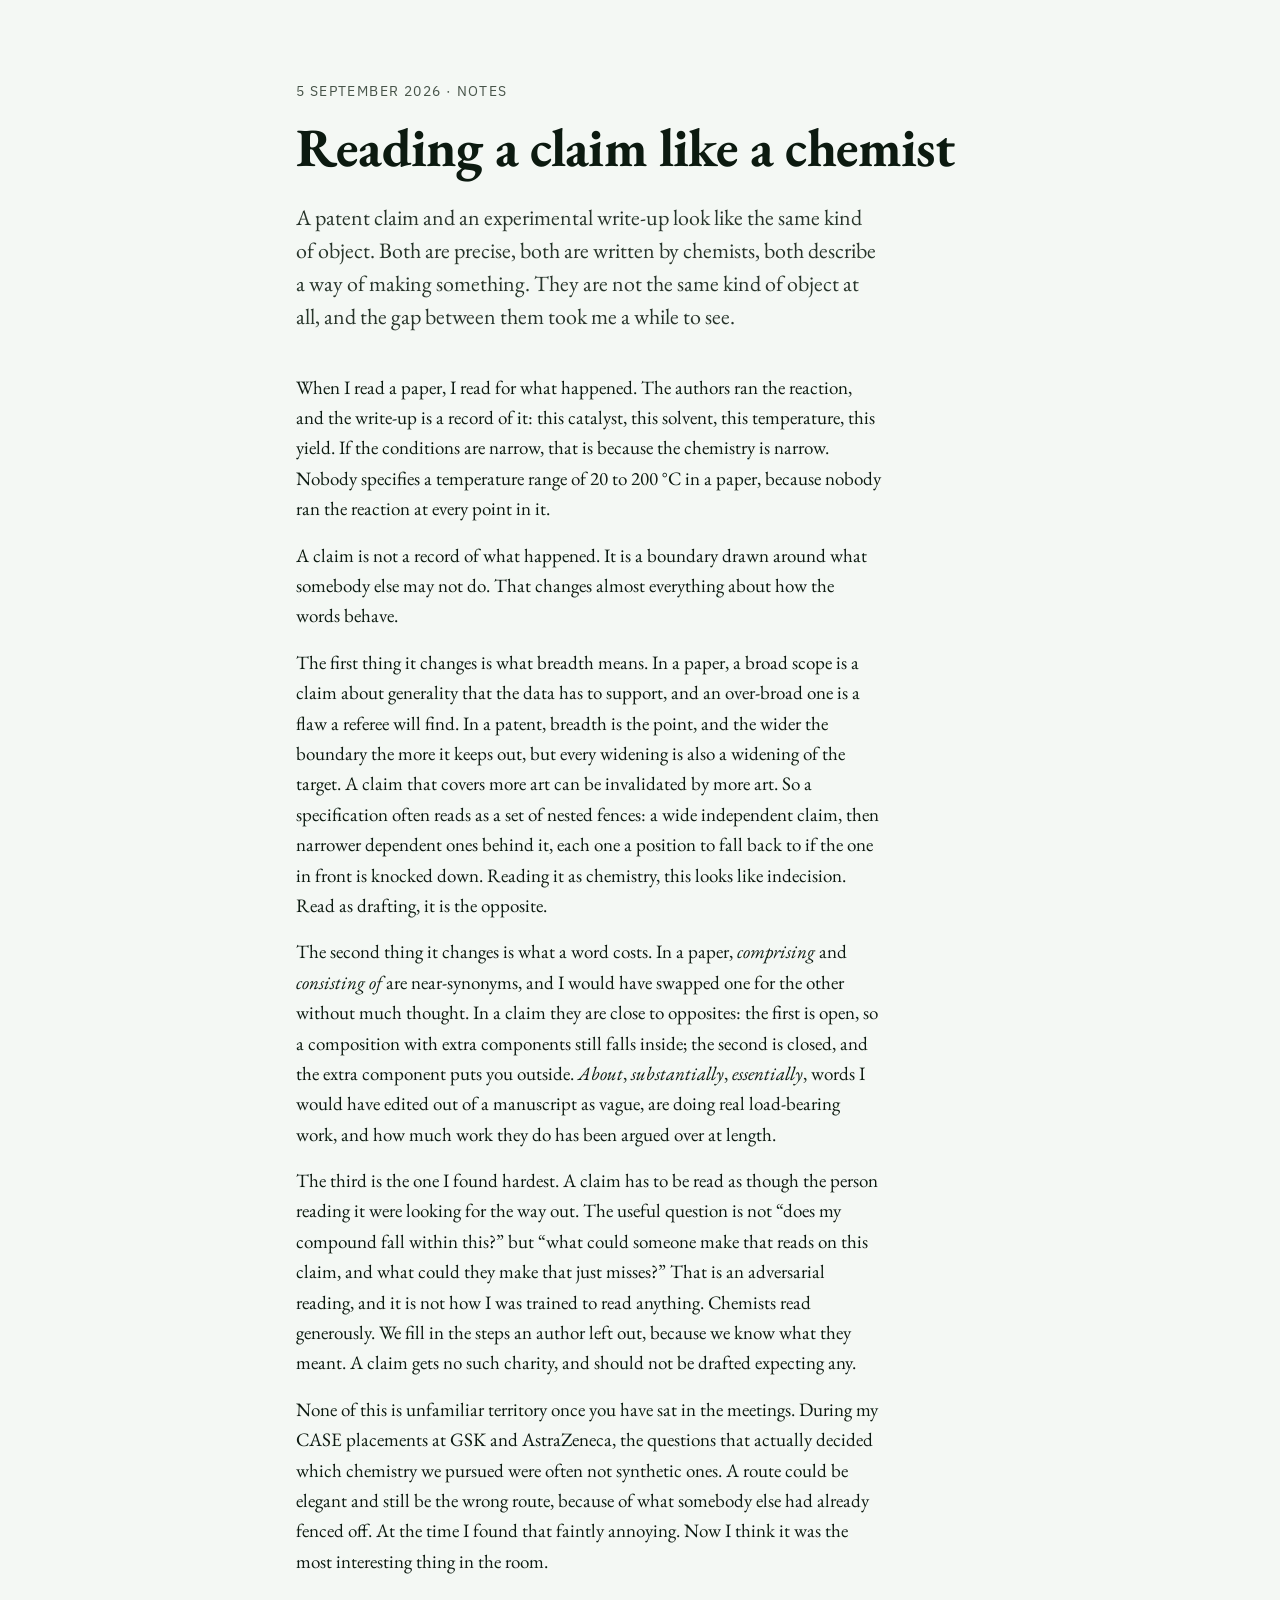
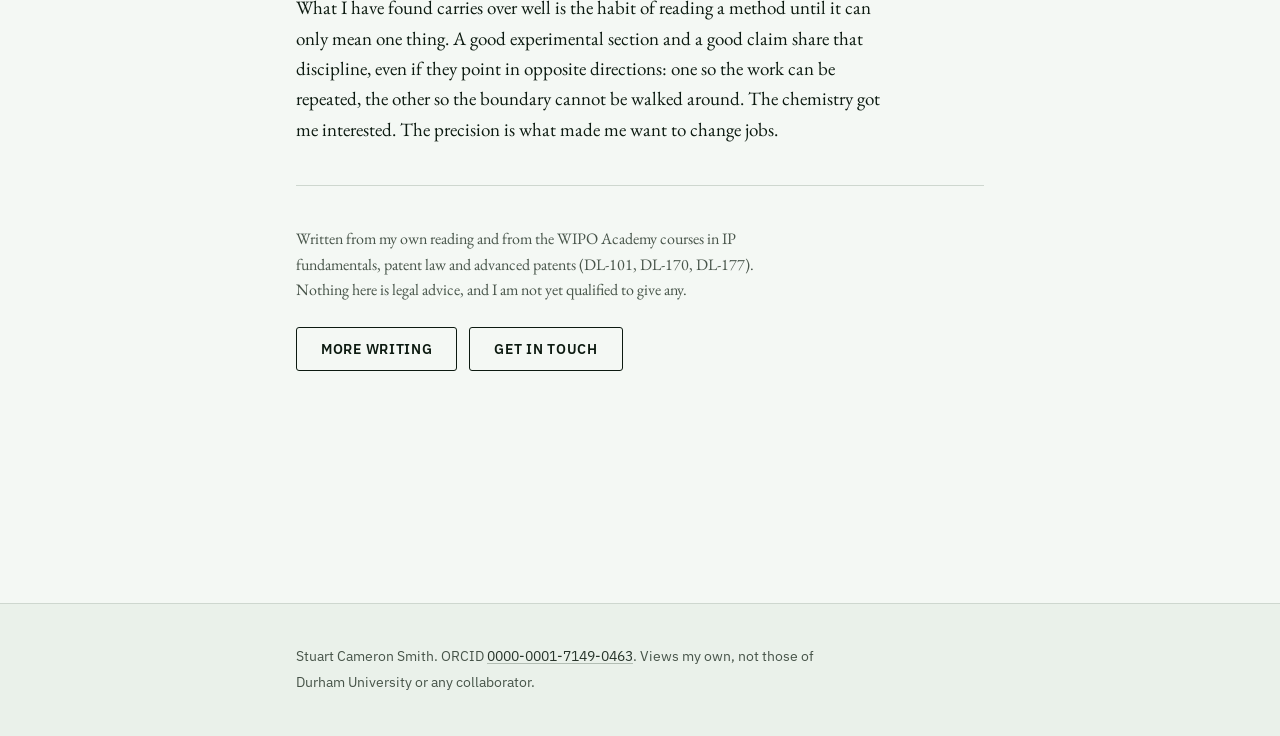
==== posts/2026-09-05-reading-a-claim-like-a-chemist.html @ 6db4cb45 "Rebuild site Rebuilt as a document rather than a landing page: publications with DOIs and licensed f" ====
<!DOCTYPE html>
<html lang="en-GB">
<head>
<meta charset="utf-8">
<meta name="viewport" content="width=device-width, initial-scale=1, viewport-fit=cover">
<title>Reading a claim like a chemist · Stuart Cameron Smith</title>
<meta name="description" content="A patent claim and a synthesis write-up look alike and are not alike at all. What changed when I stopped reading claims as chemistry.">
<link rel="preconnect" href="https://fonts.googleapis.com">
<link rel="preconnect" href="https://fonts.gstatic.com" crossorigin>
<link rel="stylesheet" href="https://fonts.googleapis.com/css2?family=EB+Garamond:ital,wght@0,400;0,500;0,600;0,700;1,400;1,600&family=IBM+Plex+Sans:wght@400;500;600&display=swap">
<link rel="stylesheet" href="../site.css">
</head>
<body>

<a class="skip" href="#post">Skip to content</a>

<div class="topbar">
  <a class="topbar__mark" href="../index.html">Stuart&nbsp;C.&nbsp;Smith</a>
  <a class="topbar__link" href="../index.html#writing">All writing</a>
</div>

<main class="doc" style="padding-inline-start: max(var(--space-lg), env(safe-area-inset-left))">
  <article class="sec sec--open" id="post">
    <p class="open__creds">5 September 2026 · Notes</p>
    <h1 style="margin-block-start: var(--space-md)">Reading a claim like a chemist</h1>

    <div class="prose open__lede">
      <p class="lede">A patent claim and an experimental write-up look like the same kind of object. Both are precise, both are written by chemists, both describe a way of making something. They are not the same kind of object at all, and the gap between them took me a while to see.</p>
    </div>

    <div class="prose open__body">
      <p>When I read a paper, I read for what happened. The authors ran the reaction, and the write-up is a record of it: this catalyst, this solvent, this temperature, this yield. If the conditions are narrow, that is because the chemistry is narrow. Nobody specifies a temperature range of 20 to 200 °C in a paper, because nobody ran the reaction at every point in it.</p>

      <p>A claim is not a record of what happened. It is a boundary drawn around what somebody else may not do. That changes almost everything about how the words behave.</p>

      <p>The first thing it changes is what breadth means. In a paper, a broad scope is a claim about generality that the data has to support, and an over-broad one is a flaw a referee will find. In a patent, breadth is the point, and the wider the boundary the more it keeps out, but every widening is also a widening of the target. A claim that covers more art can be invalidated by more art. So a specification often reads as a set of nested fences: a wide independent claim, then narrower dependent ones behind it, each one a position to fall back to if the one in front is knocked down. Reading it as chemistry, this looks like indecision. Read as drafting, it is the opposite.</p>

      <p>The second thing it changes is what a word costs. In a paper, <em>comprising</em> and <em>consisting of</em> are near-synonyms, and I would have swapped one for the other without much thought. In a claim they are close to opposites: the first is open, so a composition with extra components still falls inside; the second is closed, and the extra component puts you outside. <em>About</em>, <em>substantially</em>, <em>essentially</em>, words I would have edited out of a manuscript as vague, are doing real load-bearing work, and how much work they do has been argued over at length.</p>

      <p>The third is the one I found hardest. A claim has to be read as though the person reading it were looking for the way out. The useful question is not <q>does my compound fall within this?</q> but <q>what could someone make that reads on this claim, and what could they make that just misses?</q> That is an adversarial reading, and it is not how I was trained to read anything. Chemists read generously. We fill in the steps an author left out, because we know what they meant. A claim gets no such charity, and should not be drafted expecting any.</p>

      <p>None of this is unfamiliar territory once you have sat in the meetings. During my CASE placements at GSK and AstraZeneca, the questions that actually decided which chemistry we pursued were often not synthetic ones. A route could be elegant and still be the wrong route, because of what somebody else had already fenced off. At the time I found that faintly annoying. Now I think it was the most interesting thing in the room.</p>

      <p>What I have found carries over well is the habit of reading a method until it can only mean one thing. A good experimental section and a good claim share that discipline, even if they point in opposite directions: one so the work can be repeated, the other so the boundary cannot be walked around. The chemistry got me interested. The precision is what made me want to change jobs.</p>
    </div>

    <hr class="hr">

    <div class="prose">
      <p class="sec__note">Written from my own reading and from the WIPO Academy courses in IP fundamentals, patent law and advanced patents (DL-101, DL-170, DL-177). Nothing here is legal advice, and I am not yet qualified to give any.</p>
    </div>

    <div class="actions">
      <a class="btn" href="../index.html#writing">More writing</a>
      <a class="btn" href="../index.html#contact">Get in touch</a>
    </div>
  </article>
</main>

<footer class="colophon">
  <div class="colophon__inner" style="padding-inline-start: max(var(--space-lg), env(safe-area-inset-left))">
    <p>Stuart Cameron Smith. ORCID <a href="https://orcid.org/0000-0001-7149-0463" rel="noopener">0000-0001-7149-0463</a>. Views my own, not those of Durham University or any collaborator.</p>
  </div>
</footer>

</body>
</html>
---- site.css ----
/* Site styles. Imports the design tokens. */
@import url("tokens.css");

/* ====================================================================
   Reset and root
   ==================================================================== */

*, *::before, *::after { box-sizing: border-box; margin: 0; padding: 0; }

html {
  overflow-x: clip;
  scroll-behavior: smooth;
  scroll-padding-block-start: var(--space-xl);
  -webkit-text-size-adjust: 100%;
}

body {
  overflow-x: clip;
  background: var(--color-paper);
  color: var(--color-ink);
  font-family: var(--font-body);
  font-size: var(--text-base);
  font-weight: 400;
  line-height: 1.6;
  font-optical-sizing: auto;
  text-rendering: optimizeLegibility;
  -webkit-font-smoothing: antialiased;
  padding-inline-end: env(safe-area-inset-right);
}

@media (prefers-reduced-motion: reduce) {
  html { scroll-behavior: auto; }
  *, *::before, *::after {
    animation-duration: 150ms !important;
    animation-iteration-count: 1 !important;
    transition-duration: 150ms !important;
  }
  /* Functional motion keeps running, just slower. */
  .btn__spinner {
    animation-duration: 1400ms !important;
    animation-iteration-count: infinite !important;
  }
}

::selection { background: var(--color-accent); color: var(--color-accent-ink); }

:focus { outline: none; }
:focus-visible {
  outline: var(--rule-thick) solid var(--color-focus);
  outline-offset: 2px;
  border-radius: var(--radius-sm);
}

/* Small caps labels, set in the grotesque so they read as furniture
   rather than as another voice. */
.label {
  font-family: var(--font-ui);
  font-size: var(--text-xs);
  font-weight: 600;
  letter-spacing: 0.06em;
  text-transform: uppercase;
  line-height: 1.4;
}

/* Dates, citations and identifiers. */
.data {
  font-family: var(--font-ui);
  font-variant-numeric: tabular-nums;
}

.skip {
  position: absolute;
  inset-inline-start: var(--space-md);
  inset-block-start: -4rem;
  z-index: var(--z-toast);
  background: var(--color-ink);
  color: var(--color-paper);
  font-family: var(--font-ui);
  font-size: var(--text-xs);
  font-weight: 600;
  letter-spacing: 0.05em;
  text-transform: uppercase;
  text-decoration: none;
  padding: var(--space-sm) var(--space-md);
  white-space: nowrap;
}
.skip:focus-visible { inset-block-start: var(--space-md); }

/* ====================================================================
   Headings: roman only. No italic display anywhere.
   ==================================================================== */

h1, h2, h3, h4 {
  font-family: var(--font-display);
  font-style: normal;
  font-weight: 700;
  line-height: 1.16;
  letter-spacing: -0.005em;
  overflow-wrap: anywhere;
  min-width: 0;
  text-wrap: balance;
}

h1 { font-size: var(--text-display); letter-spacing: -0.015em; line-height: 1.08; }
h2 { font-size: var(--text-xl); }
h3 { font-size: var(--text-md); line-height: 1.3; letter-spacing: 0; }
h4 { font-size: var(--text-base); letter-spacing: 0; }

p { text-wrap: pretty; }
p + p { margin-block-start: var(--space-md); }

em { font-style: italic; }
b, strong { font-weight: 600; }

/* ====================================================================
   Links: accent is a highlighter, not a fill. One hover signal.
   ==================================================================== */

a { color: inherit; }

.lnk {
  color: var(--color-accent);
  text-decoration: underline;
  text-decoration-color: var(--color-rule-2);
  text-decoration-thickness: 1px;
  text-underline-offset: 2px;
  transition: text-decoration-color var(--dur-micro) var(--ease-out);
}
@media (hover: hover) and (pointer: fine) {
  .lnk:hover { text-decoration-color: var(--color-accent); }
}
.lnk:active { color: var(--color-accent-2); }

/* ====================================================================
   Side-rail nav
   ==================================================================== */

.rail {
  position: fixed;
  inset-block: 0;
  inset-inline-start: 0;
  z-index: var(--z-sticky);
  width: var(--rail-w);
  display: none;
  flex-direction: column;
  align-items: center;
  padding-block: var(--space-lg);
  border-inline-end: var(--rule-hair) solid var(--color-rule);
  background: var(--color-paper);
}

.rail__mark {
  writing-mode: vertical-rl;
  transform: rotate(180deg);
  font-family: var(--font-ui);
  font-size: var(--text-2xs);
  font-weight: 500;
  letter-spacing: 0.22em;
  text-transform: uppercase;
  color: var(--color-ink);
  text-decoration: none;
  white-space: nowrap;
}

.rail__list {
  list-style: none;
  display: flex;
  flex-direction: column;
  gap: var(--space-md);
  margin-block: auto;
}

.rail__link {
  position: relative;
  display: grid;
  place-items: center;
  width: var(--space-lg);
  height: var(--space-lg);
  text-decoration: none;
  white-space: nowrap;
}
/* 44px hit target without changing visual size */
.rail__link::before { content: ""; position: absolute; inset: calc(var(--space-xs) * -1); }

.rail__dot {
  width: 6px;
  height: 6px;
  border-radius: 50%;
  background: var(--color-rule-2);
  transition: background-color var(--dur-micro) var(--ease-out);
}
.rail__link[aria-current="true"] .rail__dot { background: var(--color-accent); }

/* Label shows on hover AND focus. Hover waits; focus is instant. */
.rail__label {
  position: absolute;
  inset-inline-start: calc(100% + var(--space-2xs));
  padding: var(--space-3xs) var(--space-xs);
  background: var(--color-ink);
  color: var(--color-paper);
  font-family: var(--font-ui);
  font-size: var(--text-2xs);
  font-weight: 600;
  letter-spacing: 0.04em;
  text-transform: uppercase;
  white-space: nowrap;
  opacity: 0;
  pointer-events: none;
  transition: opacity var(--dur-micro) var(--ease-out);
}
.rail__link:focus-visible .rail__label { opacity: 1; transition-delay: 0ms; }
@media (hover: hover) and (pointer: fine) {
  .rail__link:hover .rail__label { opacity: 1; transition-delay: 800ms; }
}

/* Mobile top bar: the rail's fallback below 60rem */
.topbar {
  position: sticky;
  inset-block-start: 0;
  z-index: var(--z-sticky);
  display: flex;
  align-items: center;
  justify-content: space-between;
  gap: var(--space-md);
  padding: var(--space-sm) var(--space-md);
  padding-inline-start: max(var(--space-md), env(safe-area-inset-left));
  background: var(--color-paper);
  border-block-end: var(--rule-hair) solid var(--color-rule);
}
.topbar__mark {
  font-family: var(--font-ui);
  font-size: var(--text-xs);
  font-weight: 500;
  letter-spacing: 0.16em;
  text-transform: uppercase;
  text-decoration: none;
  line-height: 1;
  white-space: nowrap;
}
.topbar__link {
  color: var(--color-accent);
  text-decoration: none;
  line-height: 1;
  white-space: nowrap;
  padding: var(--space-xs);
  margin: calc(var(--space-xs) * -1);
}

/* ====================================================================
   Document shell
   ==================================================================== */

.doc {
  max-width: 46rem;
  margin-inline: auto;
  padding-inline: max(var(--space-lg), env(safe-area-inset-left));
  padding-block-end: var(--space-3xl);
}

.sec { padding-block-start: var(--space-3xl); }
.sec--open { padding-block-start: var(--space-2xl); padding-block-end: var(--space-xl); }
/* Deliberately uneven rhythm: the record runs tighter, contact gets air */
.sec--record  { padding-block-start: var(--space-2xl); }
.sec--contact { padding-block-start: var(--space-4xl); }

/* Section heads stack vertically in one column. No hanging labels. */
.sec__head { margin-block-end: var(--space-lg); }
.sec__head h2 { max-width: 22ch; }
.sec__note {
  margin-block-start: var(--space-xs);
  font-size: var(--text-sm);
  color: var(--color-muted);
  max-width: 62ch;
}

.prose { max-width: var(--measure); }
.prose p { margin-block-end: 0; }

.lede {
  font-size: var(--text-md);
  line-height: 1.5;
  color: var(--color-ink-2);
  max-width: 56ch;
}

.hr {
  border: 0;
  border-block-start: var(--rule-hair) solid var(--color-rule);
  margin-block: var(--space-xl);
}

/* ====================================================================
   Opening
   ==================================================================== */

.open__head {
  display: flex;
  flex-direction: column-reverse;
  align-items: flex-start;
  gap: var(--space-lg);
}
@media (min-width: 34rem) {
  .open__head { flex-direction: row; align-items: flex-start; justify-content: space-between; gap: var(--space-xl); }
  .open__id { flex: 1 1 auto; min-width: 0; }
}

.portrait {
  flex: 0 0 auto;
  width: 7rem;
  height: auto;
  border-radius: var(--radius-sm);
  border: var(--rule-hair) solid var(--color-rule);
}
@media (min-width: 34rem) { .portrait { width: 9rem; } }

.open__creds {
  margin-block-start: var(--space-md);
  font-family: var(--font-ui);
  font-size: var(--text-xs);
  letter-spacing: 0.1em;
  text-transform: uppercase;
  color: var(--color-muted);
}
.open__lede { margin-block-start: var(--space-lg); }
.open__body { margin-block-start: var(--space-xl); }

.seeking {
  margin-block-start: var(--space-lg);
  padding-inline-start: var(--space-md);
  border-inline-start: var(--rule-thick) solid var(--color-accent);
  max-width: 56ch;
}
.seeking__label {
  display: block;
  color: var(--color-accent);
  margin-block-end: var(--space-2xs);
}

.actions {
  display: flex;
  flex-wrap: wrap;
  align-items: center;
  gap: var(--space-sm);
  margin-block-start: var(--space-lg);
}

/* ====================================================================
   Buttons: all eight states, one hover signal
   ==================================================================== */

.btn {
  display: inline-flex;
  align-items: center;
  justify-content: center;
  gap: var(--space-xs);
  min-height: 2.75rem;
  padding-inline: var(--space-lg);
  border: var(--rule-hair) solid var(--color-ink);
  border-radius: var(--radius-md);
  background: var(--color-paper);
  color: var(--color-ink);
  font-family: var(--font-ui);
  font-size: var(--text-xs);
  font-weight: 600;
  letter-spacing: 0.05em;
  line-height: 1;
  text-transform: uppercase;
  text-decoration: none;
  white-space: nowrap;
  cursor: pointer;
  transition: background-color var(--dur-micro) var(--ease-out),
              border-color var(--dur-micro) var(--ease-out),
              color var(--dur-micro) var(--ease-out);
}

.btn--primary {
  background: var(--color-ink);
  color: var(--color-paper);
  border-color: var(--color-ink);
}

@media (hover: hover) and (pointer: fine) {
  .btn:hover          { background: var(--color-paper-3); }
  .btn--primary:hover { background: var(--color-accent); border-color: var(--color-accent); color: var(--color-accent-ink); }
}
.btn:active          { background: var(--color-rule); }
.btn--primary:active { background: var(--color-accent-2); border-color: var(--color-accent-2); color: var(--color-accent-ink); }

.btn[disabled], .btn[aria-disabled="true"] { opacity: 0.55; cursor: not-allowed; }

.btn[data-state="loading"] { cursor: progress; }
.btn[data-state="loading"] .btn__spinner { display: inline-block; }
.btn[data-state="error"]   { border-color: var(--color-error); background: var(--color-paper); color: var(--color-error); }
.btn[data-state="success"] { border-color: var(--color-success); background: var(--color-success); color: var(--color-accent-ink); }

.btn__spinner {
  display: none;
  width: 0.75em;
  height: 0.75em;
  border: 2px solid currentColor;
  border-block-start-color: transparent;
  border-radius: 50%;
  animation: spin 700ms linear infinite;
}
@keyframes spin { to { transform: rotate(360deg); } }

@media (pointer: coarse) { .btn { min-height: 48px; } }

/* ====================================================================
   Publications
   ==================================================================== */

.pubs { list-style: none; }

.pub {
  padding-block: var(--space-xl);
  border-block-start: var(--rule-hair) solid var(--color-rule);
  max-width: var(--measure);
}
.pub:first-child { border-block-start: 0; padding-block-start: 0; }

/* Figure sits below the citation at full measure, so the chemistry is legible
   and the licence credit sits directly beneath the thing it covers. */
.pub__fig { margin: 0; margin-block-start: var(--space-lg); min-width: 0; }
.pub__fig img {
  display: block;
  width: 100%;
  height: auto;
  border: var(--rule-hair) solid var(--color-rule);
  border-radius: var(--radius-sm);
  background: var(--color-paper);
}
.pub__credit {
  margin-block-start: var(--space-xs);
  font-size: var(--text-xs);
  line-height: 1.55;
  color: var(--color-muted);
}
.pub__credit a {
  color: var(--color-muted);
  text-decoration: underline;
  text-decoration-color: var(--color-rule-2);
  text-underline-offset: 2px;
  white-space: nowrap;
}
@media (hover: hover) and (pointer: fine) {
  .pub__credit a:hover { color: var(--color-accent); text-decoration-color: var(--color-accent); }
}

/* Placeholder for a paper whose figure is not yet cleared for reuse. */
.pub__slot {
  display: grid;
  place-content: center;
  gap: var(--space-2xs);
  aspect-ratio: 16 / 9;
  padding: var(--space-sm);
  border: var(--rule-hair) dashed var(--color-rule-2);
  border-radius: var(--radius-sm);
  background: var(--color-paper-2);
  text-align: center;
}
.pub__slot-title { color: var(--color-muted); }
.pub__slot-path {
  font-family: var(--font-ui);
  font-size: var(--text-2xs);
  color: var(--color-muted);
  overflow-wrap: anywhere;
  line-height: 1.5;
}

.pub__title {
  font-family: var(--font-display);
  font-weight: 600;
  font-size: var(--text-md);
  line-height: 1.28;
  letter-spacing: -0.015em;
  overflow-wrap: anywhere;
}
.pub__authors {
  margin-block-start: var(--space-xs);
  font-size: var(--text-sm);
  color: var(--color-muted);
  line-height: 1.6;
}
.pub__authors .me { color: var(--color-ink); font-weight: 600; }
.pub__cite {
  margin-block-start: var(--space-xs);
  font-size: var(--text-xs);
  color: var(--color-ink-2);
  overflow-wrap: anywhere;
}
.pub__meta {
  margin-block-start: var(--space-sm);
  display: flex;
  flex-wrap: wrap;
  align-items: center;
  gap: var(--space-sm);
}

.tag {
  font-family: var(--font-ui);
  font-size: var(--text-2xs);
  font-weight: 600;
  letter-spacing: 0.04em;
  line-height: 1;
  text-transform: uppercase;
  padding: var(--space-2xs) var(--space-xs);
  border: var(--rule-hair) solid var(--color-rule-2);
  border-radius: var(--radius-sm);
  color: var(--color-muted);
  white-space: nowrap;
}
.tag--oa { color: var(--color-accent); border-color: var(--color-accent); }

.pending {
  margin-block-start: var(--space-xl);
  padding-block-start: var(--space-lg);
  border-block-start: var(--rule-hair) solid var(--color-rule);
  max-width: var(--measure);
  font-size: var(--text-sm);
  color: var(--color-muted);
}

/* ====================================================================
   Record entries: research
   ==================================================================== */

/* Institution marks. Shown at natural colour, sized to a common optical
   height. Trademarks of their owners; identification only. */
.orgs {
  list-style: none;
  display: flex;
  flex-wrap: wrap;
  align-items: center;
  gap: var(--space-lg) var(--space-xl);
  padding-block: var(--space-lg);
  margin-block-end: var(--space-lg);
  border-block: var(--rule-hair) solid var(--color-rule);
}
/* Crests and wordmarks are wildly different shapes, so they are balanced by
   optical area rather than by a single shared height. */
.orgs img {
  display: block;
  width: auto;
  height: auto;
  object-fit: contain;
  max-height: 3.25rem;   /* tall crests: Durham, York, Glasgow */
  max-width: 6rem;
}
.orgs img.orgs__wordmark      { max-height: 2rem;   max-width: 6.5rem; }
.orgs img.orgs__wordmark--xw  { max-width: 8rem; }

@media (min-width: 40rem) {
  .orgs img                     { max-height: 4rem; max-width: 7rem; }
  .orgs img.orgs__wordmark      { max-height: 2.5rem; max-width: 7.5rem; }
  .orgs img.orgs__wordmark--xw  { max-width: 9.5rem; }
}

/* Two places, level with each other, at text measure. Not decoration:
   they anchor the institutions named in the entries above. */
.places {
  display: grid;
  gap: var(--space-xl);
  margin-block-start: var(--space-2xl);
  max-width: var(--measure);
}
@media (min-width: 44rem) {
  .places { grid-template-columns: minmax(0, 1fr) minmax(0, 1fr); gap: var(--space-lg); }
}
.place { margin: 0; min-width: 0; }
.place img {
  display: block;
  width: 100%;
  height: auto;
  aspect-ratio: 3 / 2;
  object-fit: cover;
  border-radius: var(--radius-sm);
  border: var(--rule-hair) solid var(--color-rule);
}
.place__cap {
  margin-block-start: var(--space-xs);
  font-size: var(--text-xs);
  line-height: 1.55;
  color: var(--color-muted);
}
.place__credit { display: block; margin-block-start: var(--space-3xs); }
.place__credit a {
  color: var(--color-muted);
  text-decoration: underline;
  text-decoration-color: var(--color-rule-2);
  text-underline-offset: 2px;
  white-space: nowrap;
}
@media (hover: hover) and (pointer: fine) {
  .place__credit a:hover { color: var(--color-accent); text-decoration-color: var(--color-accent); }
}

.entries { list-style: none; }

.entry {
  padding-block: var(--space-lg);
  border-block-start: var(--rule-hair) solid var(--color-rule);
  max-width: var(--measure);
}
.entry:first-child { border-block-start: 0; padding-block-start: 0; }

.entry__when {
  font-family: var(--font-ui);
  font-variant-numeric: tabular-nums;
  font-size: var(--text-xs);
  letter-spacing: 0.06em;
  color: var(--color-accent);
}
.entry__role  { margin-block-start: var(--space-2xs); }
.entry__where { font-size: var(--text-sm); color: var(--color-muted); margin-block-start: var(--space-3xs); }
.entry__body  { margin-block-start: var(--space-sm); font-size: var(--text-sm); color: var(--color-ink-2); }

/* ====================================================================
   Record tables
   ==================================================================== */

.tablewrap { overflow-x: auto; }
.tablewrap--gap { margin-block-start: var(--space-xl); }
.prose--gap { margin-block-start: var(--space-xl); }

.rec {
  width: 100%;
  border-collapse: collapse;
  font-size: var(--text-sm);
}
.rec caption {
  text-align: start;
  color: var(--color-muted);
  padding-block-end: var(--space-sm);
}
.rec th, .rec td {
  text-align: start;
  vertical-align: baseline;
  padding: var(--space-sm) var(--space-md) var(--space-sm) 0;
  border-block-end: var(--rule-hair) solid var(--color-rule);
}
.rec th {
  font-family: var(--font-body);
  font-weight: 600;
  color: var(--color-ink);
}
.rec td { color: var(--color-ink-2); }
.rec td:last-child {
  font-family: var(--font-ui);
  font-variant-numeric: tabular-nums;
  font-size: var(--text-xs);
  color: var(--color-muted);
  white-space: nowrap;
  padding-inline-end: 0;
}

.plainlist { list-style: none; max-width: var(--measure); margin-block-start: var(--space-lg); }
.plainlist li {
  padding-block: var(--space-sm);
  border-block-end: var(--rule-hair) solid var(--color-rule);
  font-size: var(--text-sm);
  color: var(--color-ink-2);
}
.plainlist li:last-child { border-block-end: 0; }

/* ====================================================================
   Writing
   ==================================================================== */

.posts { list-style: none; max-width: var(--measure); }
.post {
  padding-block: var(--space-lg);
  border-block-start: var(--rule-hair) solid var(--color-rule);
}
.post:first-child { border-block-start: 0; padding-block-start: 0; }
.post__when {
  font-family: var(--font-ui);
  font-variant-numeric: tabular-nums;
  font-size: var(--text-xs);
  color: var(--color-muted);
}
.post__title { margin-block-start: var(--space-2xs); }
.post__title a { text-decoration-color: var(--color-rule-2); }
.post__dek   { margin-block-start: var(--space-xs); font-size: var(--text-sm); color: var(--color-muted); }
.post__where { margin-block-start: var(--space-xs); color: var(--color-accent); }

/* ====================================================================
   Contact
   ==================================================================== */

.contact { display: grid; gap: var(--space-2xl); }
@media (min-width: 56rem) {
  .contact { grid-template-columns: minmax(0, 1fr) minmax(0, 1.1fr); align-items: start; }
}

.direct { list-style: none; }
.direct li { border-block-end: var(--rule-hair) solid var(--color-rule); }
/* Narrow: value and tag stack, so neither ever wraps mid-string.
   Wide enough: they sit on one baseline with the tag flushed right. */
.direct a {
  display: flex;
  flex-direction: column;
  align-items: flex-start;
  gap: var(--space-3xs);
  padding-block: var(--space-sm);
  font-size: var(--text-sm);
  text-decoration: none;
  overflow-wrap: anywhere;
  transition: color var(--dur-micro) var(--ease-out);
}
@media (min-width: 26rem) {
  .direct a {
    flex-direction: row;
    align-items: baseline;
    justify-content: space-between;
    gap: var(--space-md);
  }
}
@media (hover: hover) and (pointer: fine) { .direct a:hover { color: var(--color-accent); } }
.direct__tag { color: var(--color-muted); white-space: nowrap; }

/* ---- Form. Border width is constant across every state. ---- */

.form { display: grid; gap: var(--space-lg); }
.frow { display: grid; gap: var(--space-lg); }
@media (min-width: 30rem) { .frow { grid-template-columns: minmax(0, 1fr) minmax(0, 1fr); } }

.field { display: grid; gap: var(--space-2xs); }
.field__label { color: var(--color-ink-2); }
.field__req { color: var(--color-accent); }

.input {
  width: 100%;
  min-height: 2.75rem;
  padding: var(--space-sm) var(--space-md);
  padding-inline-end: var(--space-xl);          /* reserved right-edge slot */
  border: var(--rule-hair) solid var(--color-rule-2);
  border-radius: var(--radius-md);
  outline: var(--rule-thick) solid transparent; /* reserved, no shift on focus */
  outline-offset: 1px;
  background: var(--color-paper);
  color: var(--color-ink);
  font-family: var(--font-body);
  font-size: var(--text-base);
  line-height: 1.5;
  transition: background-color var(--dur-micro) var(--ease-out),
              border-color var(--dur-micro) var(--ease-out);
}
.input::placeholder { color: var(--color-muted); opacity: 1; }

@media (hover: hover) and (pointer: fine) {
  .input:hover:not([disabled]) { background: var(--color-paper-2); }
}
.input:focus-visible { outline-color: var(--color-focus); border-color: var(--color-ink-2); }
.input[disabled] { opacity: 0.55; cursor: not-allowed; }
.input[aria-invalid="true"] { border-color: var(--color-error); }
.input[data-state="success"] { border-color: var(--color-success); }

textarea.input { resize: vertical; min-height: 7rem; padding-inline-end: var(--space-md); }
select.input { cursor: pointer; }

/* Helper reserves a line so validation never shifts the page */
.field__help {
  min-height: 1lh;
  font-size: var(--text-xs);
  color: var(--color-muted);
  line-height: 1.5;
}
.field__help[data-state="error"] { color: var(--color-error); }

.form__status {
  font-size: var(--text-sm);
  line-height: 1.6;
  padding: var(--space-sm) var(--space-md);
  border-inline-start: var(--rule-thick) solid var(--color-rule-2);
}
.form__status:empty { display: none; }
.form__status[data-state="error"]   { color: var(--color-error);  border-inline-start-color: var(--color-error); }
.form__status[data-state="success"] { color: var(--color-accent); border-inline-start-color: var(--color-accent); }

.form__fallback { font-size: var(--text-xs); color: var(--color-muted); }

/* ====================================================================
   Colophon
   ==================================================================== */

.colophon {
  margin-block-start: var(--space-3xl);
  border-block-start: var(--rule-hair) solid var(--color-rule);
  background: var(--color-paper-2);
}
.colophon__inner {
  max-width: 46rem;
  margin-inline: auto;
  padding: var(--space-xl) max(var(--space-lg), env(safe-area-inset-left));
  font-family: var(--font-ui);
  font-size: var(--text-xs);
  line-height: 1.85;
  color: var(--color-muted);
  text-wrap: pretty;
}
.colophon__inner p { max-width: 68ch; }
.colophon__inner p + p { margin-block-start: var(--space-md); }
.colophon__inner a {
  color: var(--color-ink-2);
  text-decoration: underline;
  text-decoration-color: var(--color-rule-2);
  text-underline-offset: 2px;
  white-space: nowrap;
  transition: text-decoration-color var(--dur-micro) var(--ease-out);
}
@media (hover: hover) and (pointer: fine) {
  .colophon__inner a:hover { text-decoration-color: var(--color-accent); }
}

/* ====================================================================
   Rail activates at desktop width
   ==================================================================== */

@media (min-width: 60rem) {
  .rail   { display: flex; }
  .topbar { display: none; }
  .doc, .colophon__inner { padding-inline-start: calc(var(--rail-w) + var(--space-xl)); }
}

.vh {
  position: absolute;
  width: 1px; height: 1px;
  padding: 0; margin: -1px;
  overflow: hidden;
  clip-path: inset(50%);
  white-space: nowrap;
  border: 0;
}
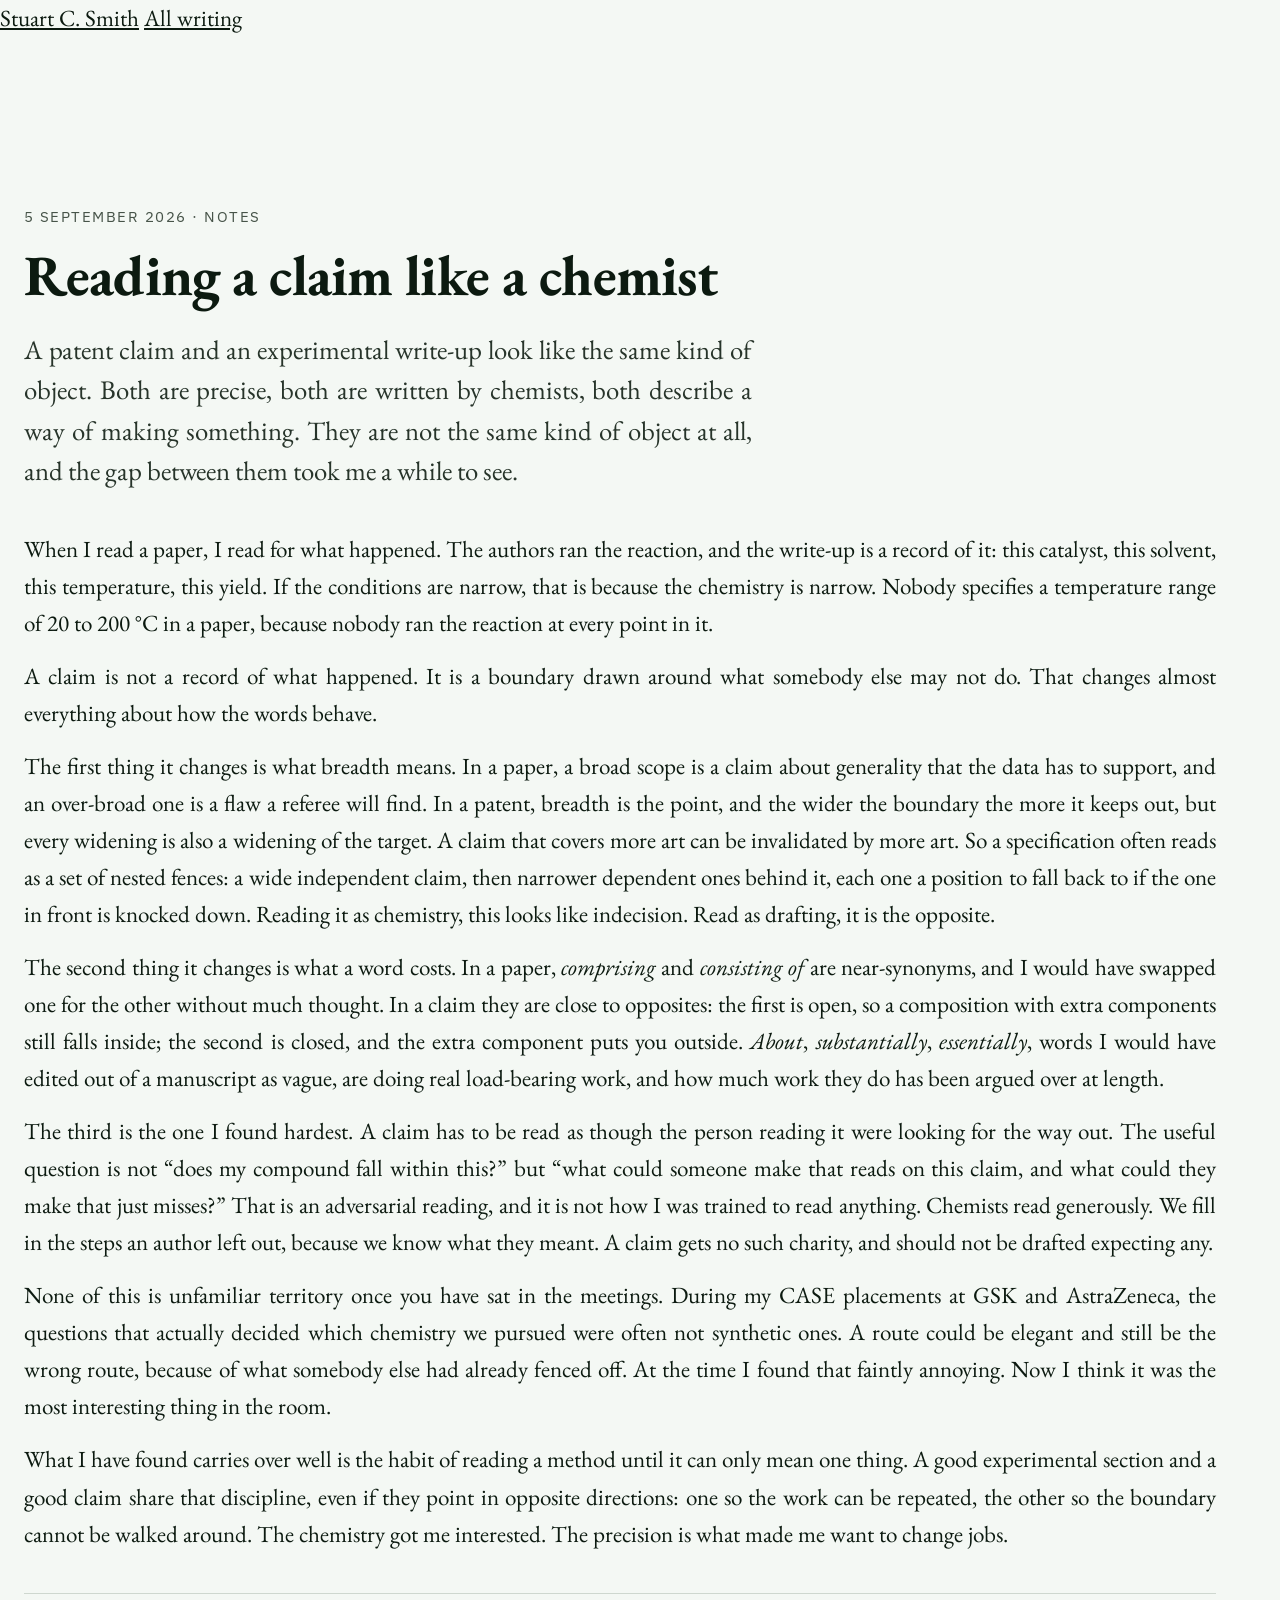
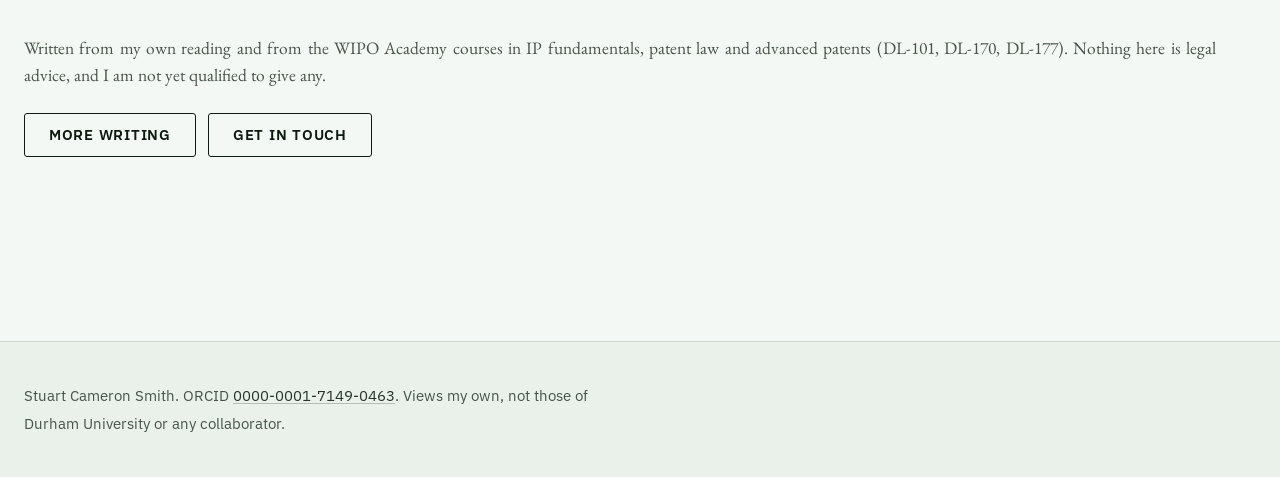
==== commit 87f1bffd: "Name into the header as the main heading; text full-bleed; portrait closes the contact column The he" ====
--- a/posts/2026-09-05-reading-a-claim-like-a-chemist.html
+++ b/posts/2026-09-05-reading-a-claim-like-a-chemist.html
@@ -8,7 +8,7 @@
 <link rel="preconnect" href="https://fonts.googleapis.com">
 <link rel="preconnect" href="https://fonts.gstatic.com" crossorigin>
 <link rel="stylesheet" href="https://fonts.googleapis.com/css2?family=EB+Garamond:ital,wght@0,400;0,500;0,600;0,700;1,400;1,600&family=IBM+Plex+Sans:wght@400;500;600&display=swap">
-<link rel="stylesheet" href="../site.css">
+<link rel="stylesheet" href="../site.css?v=7">
 </head>
 <body>
 
--- a/site.css
+++ b/site.css
@@ -1,5 +1,5 @@
 /* Site styles. Imports the design tokens. */
-@import url("tokens.css");
+@import url("tokens.css?v=7");
 
 /* ====================================================================
    Reset and root
@@ -10,7 +10,7 @@
 html {
   overflow-x: clip;
   scroll-behavior: smooth;
-  scroll-padding-block-start: var(--space-xl);
+  scroll-padding-block-start: calc(var(--head-h) + var(--space-md));
   -webkit-text-size-adjust: 100%;
 }
 
@@ -23,7 +23,6 @@
   font-weight: 400;
   line-height: 1.6;
   font-optical-sizing: auto;
-  text-rendering: optimizeLegibility;
   -webkit-font-smoothing: antialiased;
   padding-inline-end: env(safe-area-inset-right);
 }
@@ -107,6 +106,17 @@
 h4 { font-size: var(--text-base); letter-spacing: 0; }
 
 p { text-wrap: pretty; }
+
+/* Justified with hyphenation, and only above the width where justification
+   stops opening rivers between words. Narrow columns stay ragged-right. */
+@media (min-width: 48rem) {
+  .prose p, .entry__body, .pending, .plainlist li {
+    text-align: justify;
+    hyphens: auto;
+    -webkit-hyphens: auto;
+    text-wrap: auto;
+  }
+}
 p + p { margin-block-start: var(--space-md); }
 
 em { font-style: italic; }
@@ -132,118 +142,138 @@
 .lnk:active { color: var(--color-accent-2); }
 
 /* ====================================================================
-   Side-rail nav
-   ==================================================================== */
-
-.rail {
+   Fixed header: logo, name, sections, back to top
+   ==================================================================== */
+
+.head {
   position: fixed;
-  inset-block: 0;
-  inset-inline-start: 0;
+  inset-block-start: 0;
+  inset-inline: 0;
   z-index: var(--z-sticky);
-  width: var(--rail-w);
-  display: none;
-  flex-direction: column;
+  background: var(--color-paper);
+  border-block-end: var(--rule-hair) solid var(--color-rule);
+  padding-inline: max(var(--space-lg), env(safe-area-inset-left)) max(var(--space-lg), env(safe-area-inset-right));
+}
+
+.head__bar {
+  display: grid;
+  grid-template-columns: 1fr auto 1fr;
   align-items: center;
-  padding-block: var(--space-lg);
-  border-inline-end: var(--rule-hair) solid var(--color-rule);
+  gap: var(--space-md);
+  padding-block: var(--space-sm);
+}
+
+.head__name {
+  grid-column: 2;
+  justify-self: center;
+  font-family: var(--font-display);
+  font-size: clamp(1.25rem, 0.9rem + 0.85vw, 2rem);
+  font-weight: 700;
+  letter-spacing: -0.01em;
+  line-height: 1.1;
+  text-align: center;
+  white-space: nowrap;
+}
+
+.head__logo {
+  grid-column: 1;
+  justify-self: start;
+  display: flex;
+  border: var(--rule-hair) solid var(--color-rule-2);
+  border-radius: var(--radius-sm);
+  overflow: hidden;
+  background: var(--color-paper-2);
+  text-decoration: none;
+  transition: border-color var(--dur-micro) var(--ease-out);
+}
+@media (hover: hover) and (pointer: fine) { .head__logo:hover { border-color: var(--color-accent); } }
+.el {
+  display: grid;
+  gap: 1px;
+  padding: 0.25rem 0.4rem 0.3rem;
+  min-width: 2.5rem;
+  font-family: var(--font-ui);
+  line-height: 1;
+  text-align: start;
+}
+.el + .el { border-inline-start: var(--rule-hair) solid var(--color-rule-2); }
+.el__z   { font-size: 0.5rem; font-weight: 500; color: var(--color-muted); font-variant-numeric: tabular-nums; }
+.el__sym { font-family: var(--font-display); font-size: 1.25rem; font-weight: 700; color: var(--color-accent); line-height: 1.05; }
+
+.head__end {
+  grid-column: 3;
+  justify-self: end;
+  display: flex;
+  align-items: center;
+  gap: var(--space-sm);
+}
+
+.head__top,
+.head__menu {
+  display: inline-flex;
+  align-items: center;
+  min-height: 2.25rem;
+  padding-inline: var(--space-md);
+  border: var(--rule-hair) solid var(--color-rule-2);
+  border-radius: var(--radius-md);
   background: var(--color-paper);
-}
-
-.rail__mark {
-  writing-mode: vertical-rl;
-  transform: rotate(180deg);
-  font-family: var(--font-ui);
-  font-size: var(--text-2xs);
+  color: var(--color-ink-2);
+  font-family: var(--font-ui);
+  font-size: 0.75rem;
+  font-weight: 600;
+  letter-spacing: 0.06em;
+  text-transform: uppercase;
+  text-decoration: none;
+  white-space: nowrap;
+  cursor: pointer;
+  transition: background-color var(--dur-micro) var(--ease-out), border-color var(--dur-micro) var(--ease-out);
+}
+@media (hover: hover) and (pointer: fine) {
+  .head__top:hover, .head__menu:hover { background: var(--color-paper-3); border-color: var(--color-ink-2); }
+}
+.head__menu { display: none; }
+
+.head__nav {
+  display: flex;
+  justify-content: center;
+  flex-wrap: wrap;
+  gap: var(--space-lg);
+  padding-block: var(--space-xs) var(--space-sm);
+  border-block-start: var(--rule-hair) solid var(--color-rule);
+}
+.head__nav a {
+  font-family: var(--font-ui);
+  font-size: 0.8125rem;
   font-weight: 500;
-  letter-spacing: 0.22em;
-  text-transform: uppercase;
-  color: var(--color-ink);
-  text-decoration: none;
-  white-space: nowrap;
-}
-
-.rail__list {
-  list-style: none;
-  display: flex;
-  flex-direction: column;
-  gap: var(--space-md);
-  margin-block: auto;
-}
-
-.rail__link {
-  position: relative;
-  display: grid;
-  place-items: center;
-  width: var(--space-lg);
-  height: var(--space-lg);
-  text-decoration: none;
-  white-space: nowrap;
-}
-/* 44px hit target without changing visual size */
-.rail__link::before { content: ""; position: absolute; inset: calc(var(--space-xs) * -1); }
-
-.rail__dot {
-  width: 6px;
-  height: 6px;
-  border-radius: 50%;
-  background: var(--color-rule-2);
-  transition: background-color var(--dur-micro) var(--ease-out);
-}
-.rail__link[aria-current="true"] .rail__dot { background: var(--color-accent); }
-
-/* Label shows on hover AND focus. Hover waits; focus is instant. */
-.rail__label {
-  position: absolute;
-  inset-inline-start: calc(100% + var(--space-2xs));
-  padding: var(--space-3xs) var(--space-xs);
-  background: var(--color-ink);
-  color: var(--color-paper);
-  font-family: var(--font-ui);
-  font-size: var(--text-2xs);
-  font-weight: 600;
   letter-spacing: 0.04em;
   text-transform: uppercase;
-  white-space: nowrap;
-  opacity: 0;
-  pointer-events: none;
-  transition: opacity var(--dur-micro) var(--ease-out);
-}
-.rail__link:focus-visible .rail__label { opacity: 1; transition-delay: 0ms; }
-@media (hover: hover) and (pointer: fine) {
-  .rail__link:hover .rail__label { opacity: 1; transition-delay: 800ms; }
-}
-
-/* Mobile top bar: the rail's fallback below 60rem */
-.topbar {
-  position: sticky;
-  inset-block-start: 0;
-  z-index: var(--z-sticky);
-  display: flex;
-  align-items: center;
-  justify-content: space-between;
-  gap: var(--space-md);
-  padding: var(--space-sm) var(--space-md);
-  padding-inline-start: max(var(--space-md), env(safe-area-inset-left));
-  background: var(--color-paper);
-  border-block-end: var(--rule-hair) solid var(--color-rule);
-}
-.topbar__mark {
-  font-family: var(--font-ui);
-  font-size: var(--text-xs);
-  font-weight: 500;
-  letter-spacing: 0.16em;
-  text-transform: uppercase;
+  color: var(--color-muted);
   text-decoration: none;
-  line-height: 1;
-  white-space: nowrap;
-}
-.topbar__link {
-  color: var(--color-accent);
-  text-decoration: none;
-  line-height: 1;
-  white-space: nowrap;
-  padding: var(--space-xs);
-  margin: calc(var(--space-xs) * -1);
+  white-space: nowrap;
+  padding-block: var(--space-3xs);
+  border-block-end: var(--rule-thick) solid transparent;
+  transition: color var(--dur-micro) var(--ease-out), border-color var(--dur-micro) var(--ease-out);
+}
+@media (hover: hover) and (pointer: fine) { .head__nav a:hover { color: var(--color-ink); } }
+.head__nav a[aria-current="true"] { color: var(--color-accent); border-block-end-color: var(--color-accent); }
+
+@media (max-width: 61.99rem) {
+  .head__name { font-size: 1.0625rem; }
+  .head__menu { display: inline-flex; }
+  .head__top  { display: none; }
+  .head__nav {
+    display: none;
+    flex-direction: column;
+    align-items: stretch;
+    gap: 0;
+    padding-block: 0;
+  }
+  .head__nav.is-open { display: flex; }
+  .head__nav a {
+    padding-block: var(--space-sm);
+    border-block-end: var(--rule-hair) solid var(--color-rule);
+  }
+  .head__nav a[aria-current="true"] { border-block-end-color: var(--color-rule); }
 }
 
 /* ====================================================================
@@ -251,17 +281,18 @@
    ==================================================================== */
 
 .doc {
-  max-width: 46rem;
+  max-width: none;
+  padding-block-start: calc(var(--head-h) + var(--space-xl));
   margin-inline: auto;
   padding-inline: max(var(--space-lg), env(safe-area-inset-left));
-  padding-block-end: var(--space-3xl);
-}
-
-.sec { padding-block-start: var(--space-3xl); }
-.sec--open { padding-block-start: var(--space-2xl); padding-block-end: var(--space-xl); }
+  padding-block-end: var(--space-2xl);
+}
+
+.sec { padding-block-start: var(--space-2xl); }
+.sec--open { padding-block-start: 0; padding-block-end: var(--space-lg); }
 /* Deliberately uneven rhythm: the record runs tighter, contact gets air */
 .sec--record  { padding-block-start: var(--space-2xl); }
-.sec--contact { padding-block-start: var(--space-4xl); }
+.sec--contact { padding-block-start: var(--space-2xl); }
 
 /* Section heads stack vertically in one column. No hanging labels. */
 .sec__head { margin-block-end: var(--space-lg); }
@@ -270,7 +301,6 @@
   margin-block-start: var(--space-xs);
   font-size: var(--text-sm);
   color: var(--color-muted);
-  max-width: 62ch;
 }
 
 .prose { max-width: var(--measure); }
@@ -293,25 +323,7 @@
    Opening
    ==================================================================== */
 
-.open__head {
-  display: flex;
-  flex-direction: column-reverse;
-  align-items: flex-start;
-  gap: var(--space-lg);
-}
-@media (min-width: 34rem) {
-  .open__head { flex-direction: row; align-items: flex-start; justify-content: space-between; gap: var(--space-xl); }
-  .open__id { flex: 1 1 auto; min-width: 0; }
-}
-
-.portrait {
-  flex: 0 0 auto;
-  width: 7rem;
-  height: auto;
-  border-radius: var(--radius-sm);
-  border: var(--rule-hair) solid var(--color-rule);
-}
-@media (min-width: 34rem) { .portrait { width: 9rem; } }
+
 
 .open__creds {
   margin-block-start: var(--space-md);
@@ -328,7 +340,6 @@
   margin-block-start: var(--space-lg);
   padding-inline-start: var(--space-md);
   border-inline-start: var(--rule-thick) solid var(--color-accent);
-  max-width: 56ch;
 }
 .seeking__label {
   display: block;
@@ -415,8 +426,9 @@
 .pub {
   padding-block: var(--space-xl);
   border-block-start: var(--rule-hair) solid var(--color-rule);
-  max-width: var(--measure);
-}
+}
+/* Text stays at measure; the figure uses the full column. */
+.pub > :not(.pub__fig) { max-width: var(--measure); }
 .pub:first-child { border-block-start: 0; padding-block-start: 0; }
 
 /* Figure sits below the citation at full measure, so the chemistry is legible
@@ -424,7 +436,7 @@
 .pub__fig { margin: 0; margin-block-start: var(--space-lg); min-width: 0; }
 .pub__fig img {
   display: block;
-  width: 100%;
+  max-width: 100%;      /* never upscaled past its own resolution */
   height: auto;
   border: var(--rule-hair) solid var(--color-rule);
   border-radius: var(--radius-sm);
@@ -562,7 +574,6 @@
   display: grid;
   gap: var(--space-xl);
   margin-block-start: var(--space-2xl);
-  max-width: var(--measure);
 }
 @media (min-width: 44rem) {
   .places { grid-template-columns: minmax(0, 1fr) minmax(0, 1fr); gap: var(--space-lg); }
@@ -690,7 +701,23 @@
 
 .contact { display: grid; gap: var(--space-2xl); }
 @media (min-width: 56rem) {
-  .contact { grid-template-columns: minmax(0, 1fr) minmax(0, 1.1fr); align-items: start; }
+  .contact { grid-template-columns: minmax(0, 0.7fr) minmax(0, 1.3fr); align-items: start; }
+}
+
+
+/* The portrait closes the contact column. It sits flush to the column and
+   carries the same hairline as the rows above, so it reads as the last block
+   of that list rather than an image dropped on top of the layout. */
+.contact__side { display: grid; gap: 0; align-content: start; }
+.shot { margin: 0; }
+.portrait {
+  display: block;
+  width: 100%;
+  height: auto;
+  aspect-ratio: 4 / 3;
+  object-fit: cover;
+  object-position: 50% 32%;
+  border-block-end: var(--rule-hair) solid var(--color-rule);
 }
 
 .direct { list-style: none; }
@@ -790,7 +817,7 @@
   background: var(--color-paper-2);
 }
 .colophon__inner {
-  max-width: 46rem;
+  max-width: none;
   margin-inline: auto;
   padding: var(--space-xl) max(var(--space-lg), env(safe-area-inset-left));
   font-family: var(--font-ui);
@@ -817,10 +844,29 @@
    Rail activates at desktop width
    ==================================================================== */
 
+/* The rail is fixed, so the body is inset by its width and the document is
+   centred in what remains. The reading column stays at measure; figures,
+   tables and the logo strip take the extra width instead. */
 @media (min-width: 60rem) {
-  .rail   { display: flex; }
-  .topbar { display: none; }
-  .doc, .colophon__inner { padding-inline-start: calc(var(--rail-w) + var(--space-xl)); }
+  .doc, .colophon__inner { padding-inline: var(--space-2xl); }
+}
+
+/* ====================================================================
+   Section reveal. Applied only when JS is running, so the page is never
+   left invisible if the script fails, and skipped entirely for anyone
+   who prefers reduced motion.
+   ==================================================================== */
+
+@media (prefers-reduced-motion: no-preference) {
+  .js-reveal .sec {
+    /* The opening never hides: it is the first thing a reader sees, and it
+       must not depend on a script running to become visible. */
+    opacity: 0;
+    transform: translateY(8px);
+    transition: opacity 450ms var(--ease-out), transform 450ms var(--ease-out);
+  }
+  .js-reveal .sec.is-in,
+  .js-reveal .sec--open { opacity: 1; transform: none; }
 }
 
 .vh {
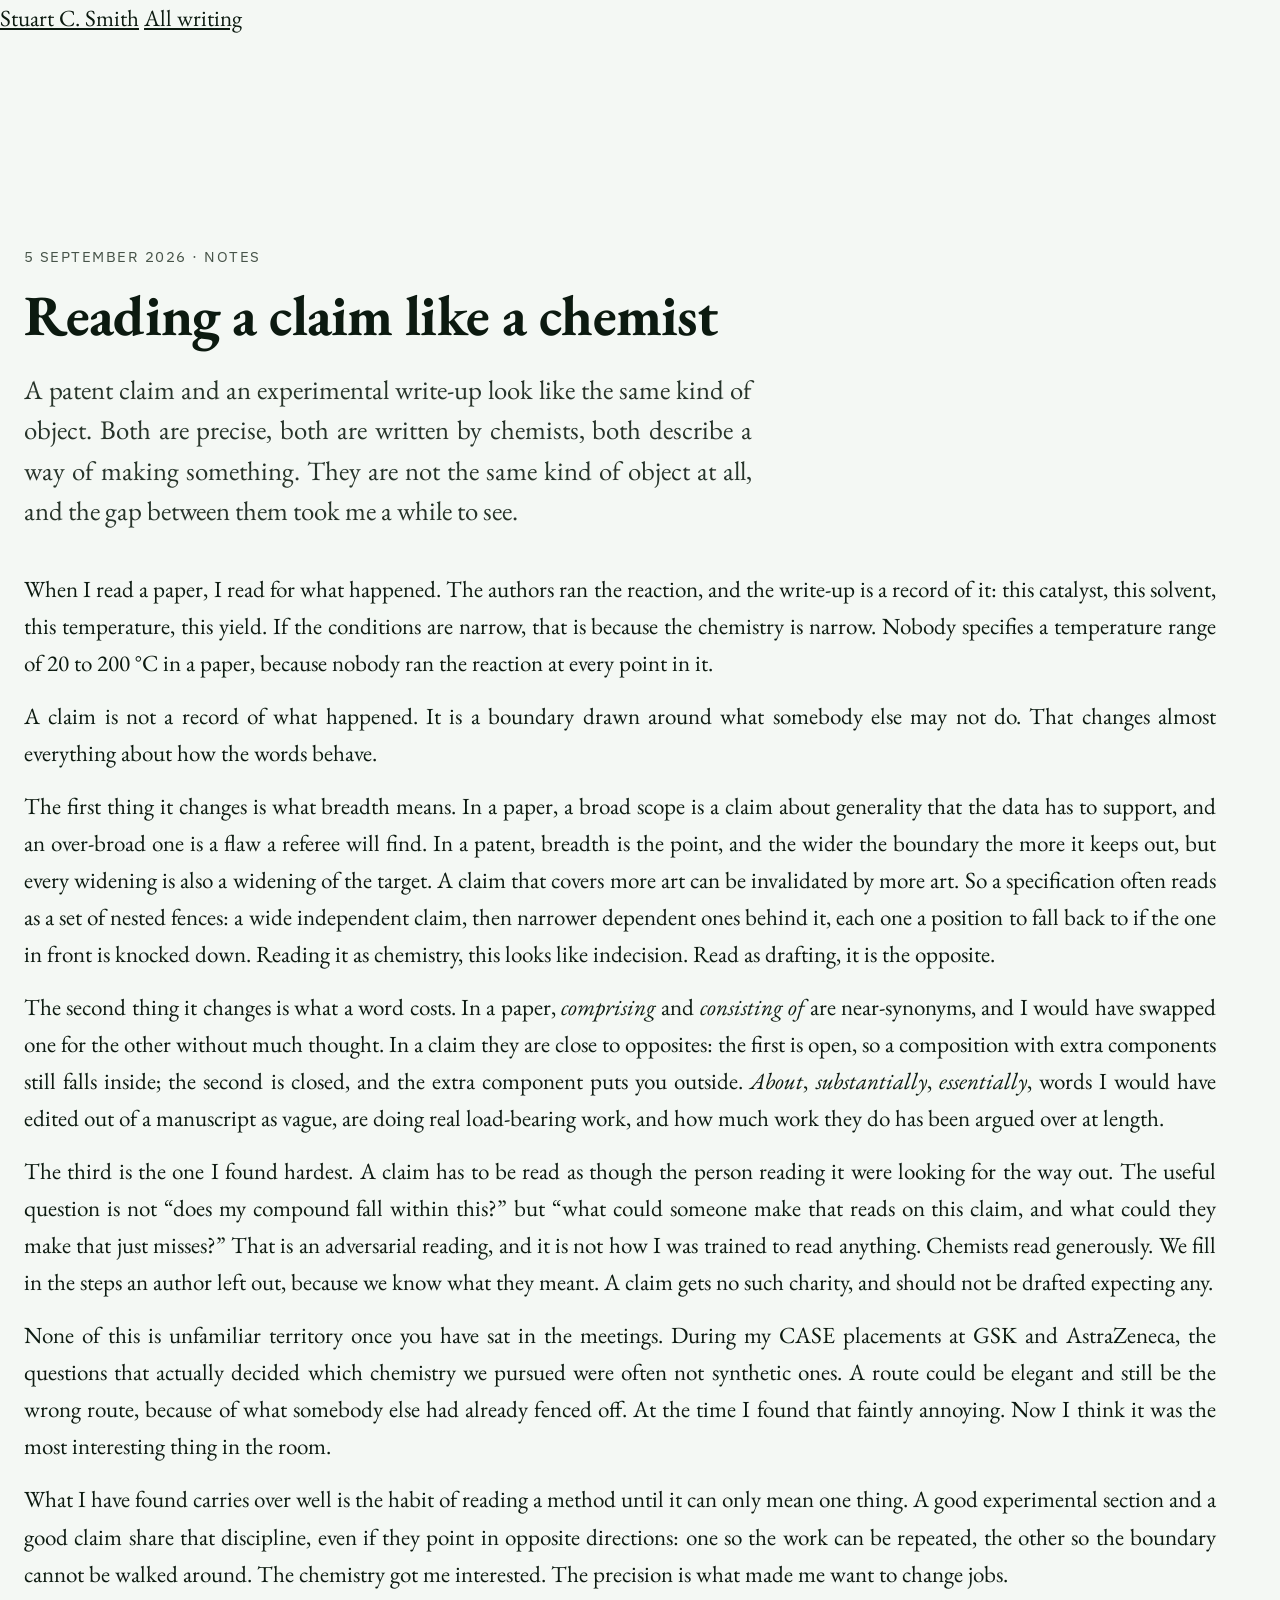
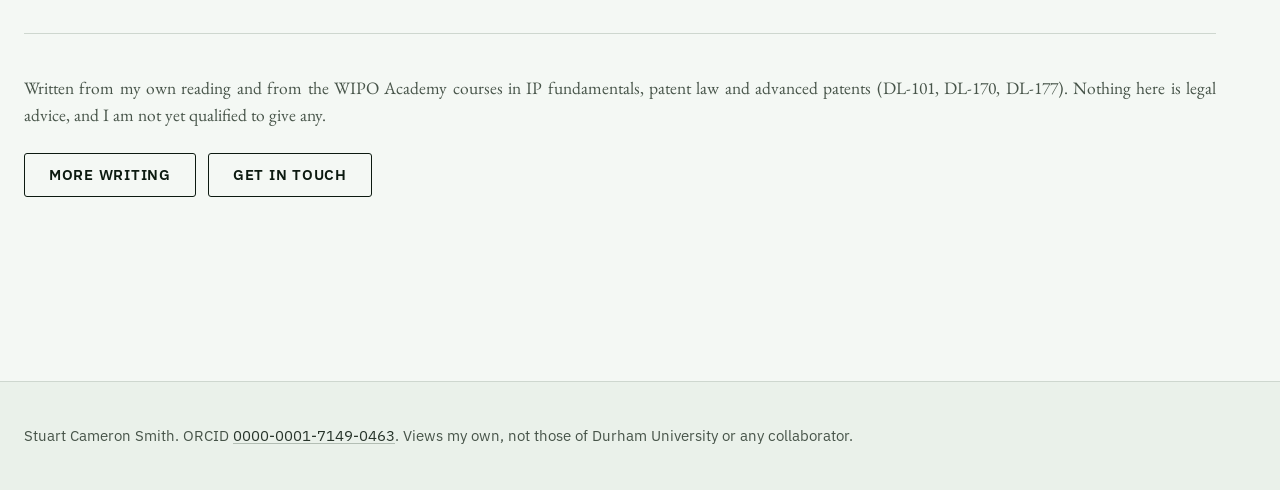
==== commit 93abb81d: "Enlarge the logo, move credentials into the header, widen the colophon, fix Top The logo now matches" ====
--- a/posts/2026-09-05-reading-a-claim-like-a-chemist.html
+++ b/posts/2026-09-05-reading-a-claim-like-a-chemist.html
@@ -8,7 +8,7 @@
 <link rel="preconnect" href="https://fonts.googleapis.com">
 <link rel="preconnect" href="https://fonts.gstatic.com" crossorigin>
 <link rel="stylesheet" href="https://fonts.googleapis.com/css2?family=EB+Garamond:ital,wght@0,400;0,500;0,600;0,700;1,400;1,600&family=IBM+Plex+Sans:wght@400;500;600&display=swap">
-<link rel="stylesheet" href="../site.css?v=7">
+<link rel="stylesheet" href="../site.css?v=9">
 </head>
 <body>
 
--- a/site.css
+++ b/site.css
@@ -1,5 +1,5 @@
 /* Site styles. Imports the design tokens. */
-@import url("tokens.css?v=7");
+@import url("tokens.css?v=9");
 
 /* ====================================================================
    Reset and root
@@ -163,9 +163,15 @@
   padding-block: var(--space-sm);
 }
 
-.head__name {
+.head__id {
   grid-column: 2;
   justify-self: center;
+  display: grid;
+  gap: var(--space-3xs);
+  justify-items: center;
+  min-width: 0;
+}
+.head__name {
   font-family: var(--font-display);
   font-size: clamp(1.25rem, 0.9rem + 0.85vw, 2rem);
   font-weight: 700;
@@ -175,9 +181,21 @@
   white-space: nowrap;
 }
 
+.head__creds {
+  font-family: var(--font-ui);
+  font-size: 0.6875rem;
+  font-weight: 500;
+  letter-spacing: 0.13em;
+  text-transform: uppercase;
+  color: var(--color-muted);
+  text-align: center;
+  line-height: 1.4;
+}
+
 .head__logo {
   grid-column: 1;
   justify-self: start;
+  align-self: stretch;
   display: flex;
   border: var(--rule-hair) solid var(--color-rule-2);
   border-radius: var(--radius-sm);
@@ -189,16 +207,17 @@
 @media (hover: hover) and (pointer: fine) { .head__logo:hover { border-color: var(--color-accent); } }
 .el {
   display: grid;
-  gap: 1px;
-  padding: 0.25rem 0.4rem 0.3rem;
-  min-width: 2.5rem;
+  align-content: center;
+  gap: 2px;
+  padding: 0.45rem 0.85rem 0.55rem;
+  min-width: 4.75rem;
   font-family: var(--font-ui);
   line-height: 1;
   text-align: start;
 }
 .el + .el { border-inline-start: var(--rule-hair) solid var(--color-rule-2); }
-.el__z   { font-size: 0.5rem; font-weight: 500; color: var(--color-muted); font-variant-numeric: tabular-nums; }
-.el__sym { font-family: var(--font-display); font-size: 1.25rem; font-weight: 700; color: var(--color-accent); line-height: 1.05; }
+.el__z   { font-size: 0.75rem; font-weight: 500; color: var(--color-muted); font-variant-numeric: tabular-nums; }
+.el__sym { font-family: var(--font-display); font-size: 2.75rem; font-weight: 700; color: var(--color-accent); line-height: 1.05; }
 
 .head__end {
   grid-column: 3;
@@ -259,6 +278,10 @@
 
 @media (max-width: 61.99rem) {
   .head__name { font-size: 1.0625rem; }
+  .head__creds { font-size: 0.5625rem; letter-spacing: 0.08em; }
+  .el { min-width: 2.9rem; padding: 0.3rem 0.5rem 0.35rem; }
+  .el__sym { font-size: 1.5rem; }
+  .el__z { font-size: 0.5625rem; }
   .head__menu { display: inline-flex; }
   .head__top  { display: none; }
   .head__nav {
@@ -826,7 +849,7 @@
   color: var(--color-muted);
   text-wrap: pretty;
 }
-.colophon__inner p { max-width: 68ch; }
+
 .colophon__inner p + p { margin-block-start: var(--space-md); }
 .colophon__inner a {
   color: var(--color-ink-2);
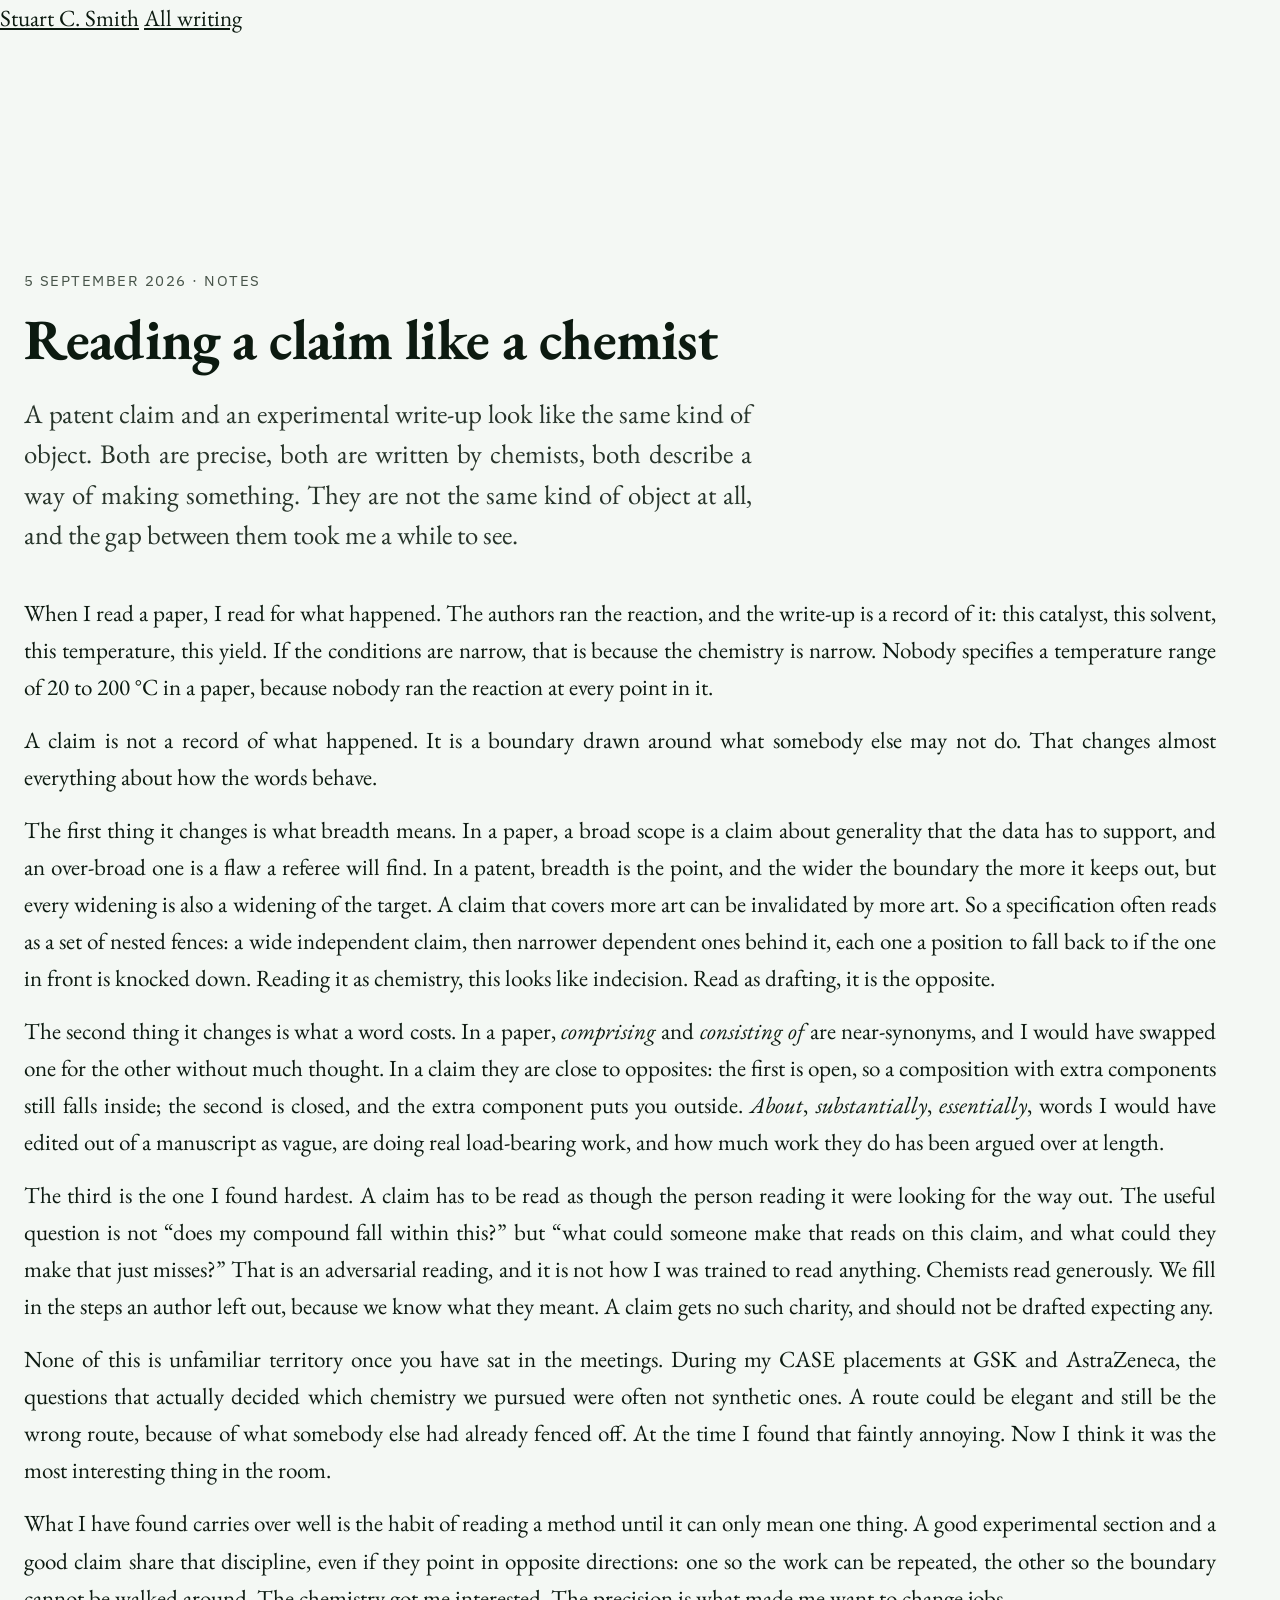
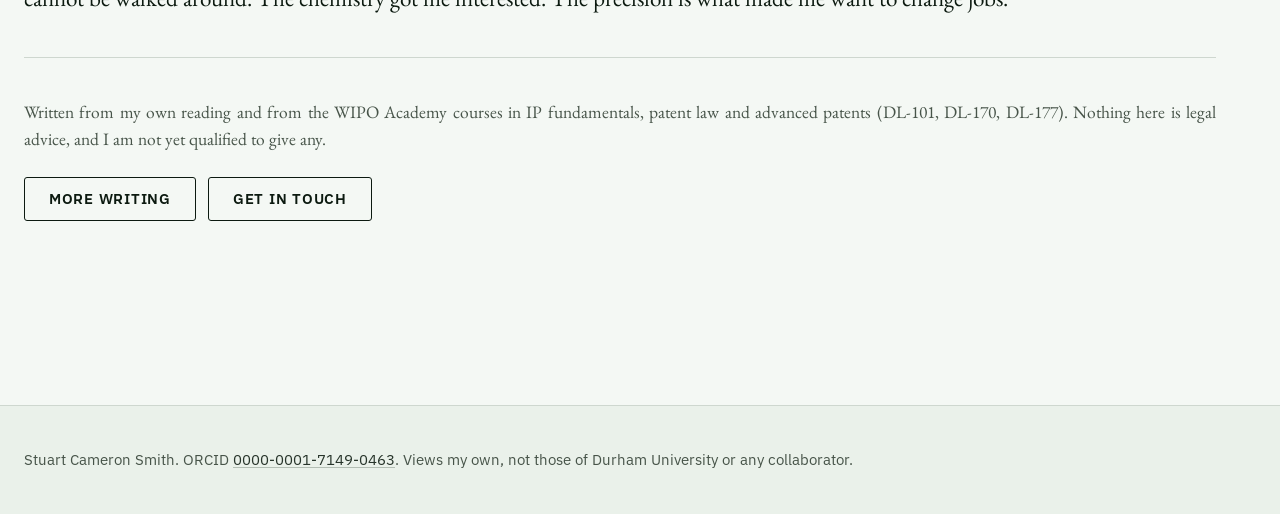
==== commit ee31e07c: "Scale up the header, distribute it evenly, link figures to their DOIs The header name was 0.60x the " ====
--- a/posts/2026-09-05-reading-a-claim-like-a-chemist.html
+++ b/posts/2026-09-05-reading-a-claim-like-a-chemist.html
@@ -8,7 +8,7 @@
 <link rel="preconnect" href="https://fonts.googleapis.com">
 <link rel="preconnect" href="https://fonts.gstatic.com" crossorigin>
 <link rel="stylesheet" href="https://fonts.googleapis.com/css2?family=EB+Garamond:ital,wght@0,400;0,500;0,600;0,700;1,400;1,600&family=IBM+Plex+Sans:wght@400;500;600&display=swap">
-<link rel="stylesheet" href="../site.css?v=9">
+<link rel="stylesheet" href="../site.css?v=13">
 </head>
 <body>
 
--- a/site.css
+++ b/site.css
@@ -1,5 +1,5 @@
 /* Site styles. Imports the design tokens. */
-@import url("tokens.css?v=9");
+@import url("tokens.css?v=13");
 
 /* ====================================================================
    Reset and root
@@ -156,6 +156,8 @@
 }
 
 .head__bar {
+  max-width: 100rem;
+  margin-inline: auto;
   display: grid;
   grid-template-columns: 1fr auto 1fr;
   align-items: center;
@@ -173,7 +175,7 @@
 }
 .head__name {
   font-family: var(--font-display);
-  font-size: clamp(1.25rem, 0.9rem + 0.85vw, 2rem);
+  font-size: clamp(2.125rem, 2.14rem + 1.24vw, 3.75rem);
   font-weight: 700;
   letter-spacing: -0.01em;
   line-height: 1.1;
@@ -183,7 +185,7 @@
 
 .head__creds {
   font-family: var(--font-ui);
-  font-size: 0.6875rem;
+  font-size: 0.8125rem;
   font-weight: 500;
   letter-spacing: 0.13em;
   text-transform: uppercase;
@@ -194,8 +196,7 @@
 
 .head__logo {
   grid-column: 1;
-  justify-self: start;
-  align-self: stretch;
+  justify-self: center;
   display: flex;
   border: var(--rule-hair) solid var(--color-rule-2);
   border-radius: var(--radius-sm);
@@ -209,19 +210,19 @@
   display: grid;
   align-content: center;
   gap: 2px;
-  padding: 0.45rem 0.85rem 0.55rem;
-  min-width: 4.75rem;
+  padding: 0.4rem 0.9rem 0.5rem;
+  min-width: 5rem;
   font-family: var(--font-ui);
   line-height: 1;
   text-align: start;
 }
 .el + .el { border-inline-start: var(--rule-hair) solid var(--color-rule-2); }
-.el__z   { font-size: 0.75rem; font-weight: 500; color: var(--color-muted); font-variant-numeric: tabular-nums; }
-.el__sym { font-family: var(--font-display); font-size: 2.75rem; font-weight: 700; color: var(--color-accent); line-height: 1.05; }
+.el__z   { font-size: 0.8125rem; font-weight: 500; color: var(--color-muted); font-variant-numeric: tabular-nums; }
+.el__sym { font-family: var(--font-display); font-size: 3.25rem; font-weight: 700; color: var(--color-accent); line-height: 1.05; }
 
 .head__end {
   grid-column: 3;
-  justify-self: end;
+  justify-self: center;
   display: flex;
   align-items: center;
   gap: var(--space-sm);
@@ -231,14 +232,14 @@
 .head__menu {
   display: inline-flex;
   align-items: center;
-  min-height: 2.25rem;
-  padding-inline: var(--space-md);
+  min-height: 3rem;
+  padding-inline: var(--space-xl);
   border: var(--rule-hair) solid var(--color-rule-2);
   border-radius: var(--radius-md);
   background: var(--color-paper);
   color: var(--color-ink-2);
   font-family: var(--font-ui);
-  font-size: 0.75rem;
+  font-size: 0.9375rem;
   font-weight: 600;
   letter-spacing: 0.06em;
   text-transform: uppercase;
@@ -253,6 +254,8 @@
 .head__menu { display: none; }
 
 .head__nav {
+  max-width: 100rem;
+  margin-inline: auto;
   display: flex;
   justify-content: center;
   flex-wrap: wrap;
@@ -262,7 +265,7 @@
 }
 .head__nav a {
   font-family: var(--font-ui);
-  font-size: 0.8125rem;
+  font-size: 0.9375rem;
   font-weight: 500;
   letter-spacing: 0.04em;
   text-transform: uppercase;
@@ -277,11 +280,16 @@
 .head__nav a[aria-current="true"] { color: var(--color-accent); border-block-end-color: var(--color-accent); }
 
 @media (max-width: 61.99rem) {
-  .head__name { font-size: 1.0625rem; }
-  .head__creds { font-size: 0.5625rem; letter-spacing: 0.08em; }
-  .el { min-width: 2.9rem; padding: 0.3rem 0.5rem 0.35rem; }
-  .el__sym { font-size: 1.5rem; }
-  .el__z { font-size: 0.5625rem; }
+  /* The name cannot sit on one line beside the logo and the menu button at
+     phone widths, so it is allowed to wrap here. */
+  .head__name { font-size: 1.125rem; white-space: normal; }
+  .head__creds { font-size: 0.5625rem; letter-spacing: 0.06em; }
+  .el { min-width: 2.5rem; padding: 0.25rem 0.45rem 0.3rem; }
+  .el__sym { font-size: 1.25rem; }
+  .el__z { font-size: 0.5rem; }
+  .head__menu { font-size: 0.75rem; min-height: 2.5rem; padding-inline: var(--space-md); }
+  .head__logo { justify-self: start; }
+  .head__end { justify-self: end; }
   .head__menu { display: inline-flex; }
   .head__top  { display: none; }
   .head__nav {
@@ -457,9 +465,21 @@
 /* Figure sits below the citation at full measure, so the chemistry is legible
    and the licence credit sits directly beneath the thing it covers. */
 .pub__fig { margin: 0; margin-block-start: var(--space-lg); min-width: 0; }
+.pub__figlink {
+  display: inline-block;
+  text-decoration: none;
+  border-radius: var(--radius-sm);
+}
+.pub__figlink img { transition: border-color var(--dur-micro) var(--ease-out); }
+@media (hover: hover) and (pointer: fine) {
+  .pub__figlink:hover img { border-color: var(--color-accent); }
+}
+
 .pub__fig img {
   display: block;
-  max-width: 100%;      /* never upscaled past its own resolution */
+  max-width: 100%;
+  max-height: 18rem;    /* one height for all three, so they read as a set */
+  width: auto;
   height: auto;
   border: var(--rule-hair) solid var(--color-rule);
   border-radius: var(--radius-sm);
